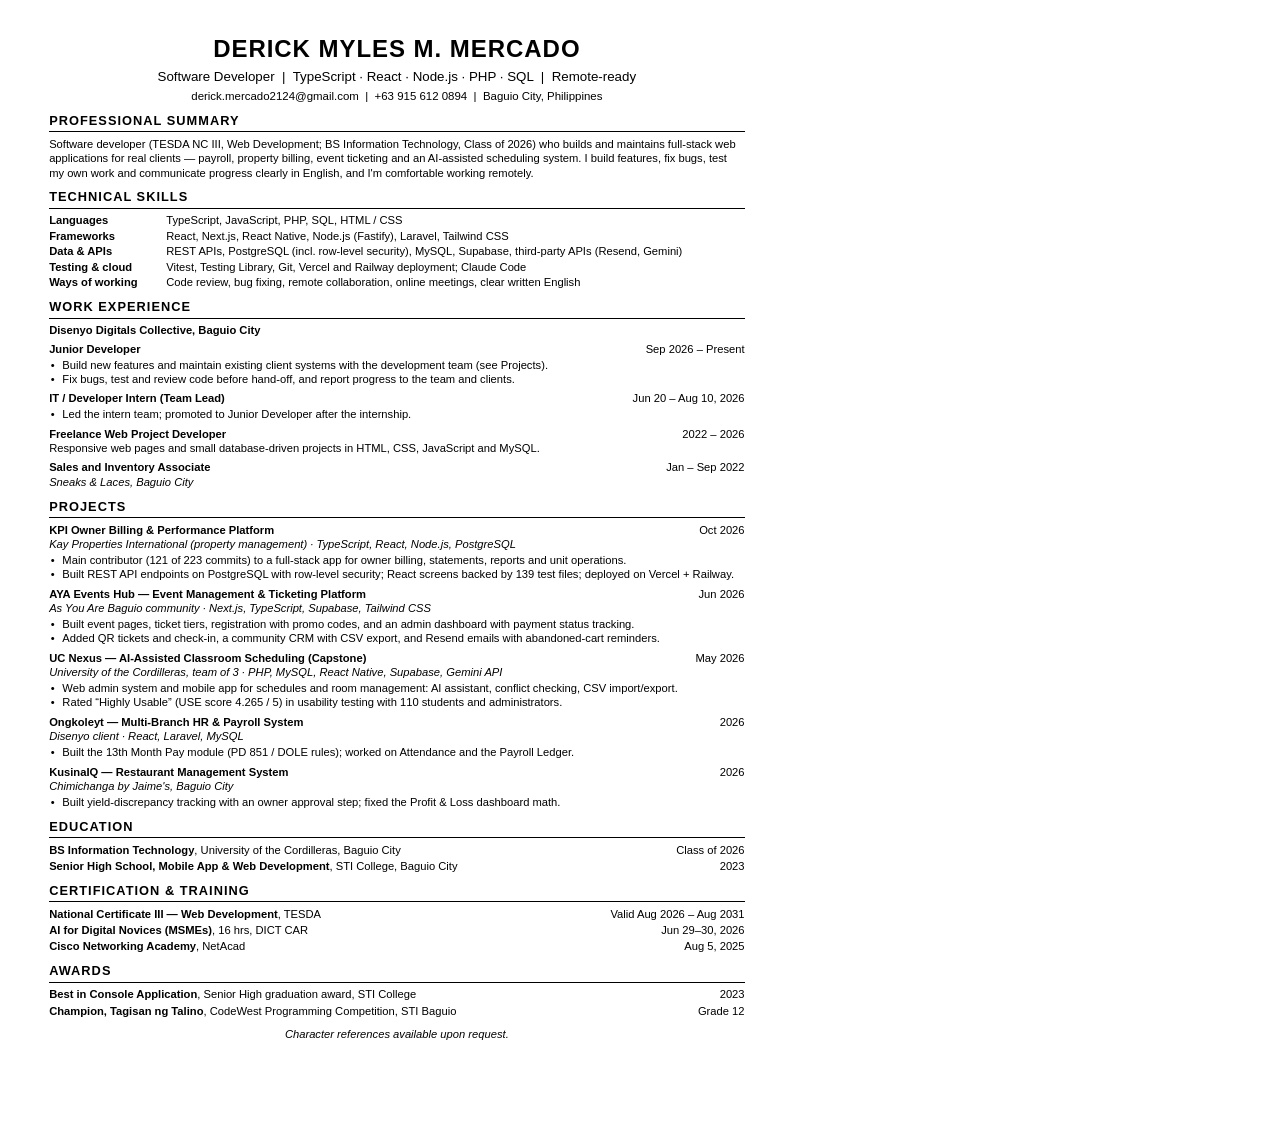
==== resume/resume-software-developer.html @ df2cfac9 "Simplify resume, add AYA Events Hub, UC Nexus and KPI projects - Plain black-and-white resume: no co" ====
<!DOCTYPE html>
<html lang="en">
<head>
<meta charset="utf-8">
<title>Derick Myles M. Mercado — Software Developer Resume</title>
<style>
  @page { size: A4; margin: 0; }
  * { box-sizing: border-box; }
  html, body { margin: 0; }
  body {
    font-family: Arial, Helvetica, sans-serif;
    color: #000; background: #fff;
    font-size: 8.4pt; line-height: 1.28;
  }
  .page { width: 210mm; min-height: 297mm; padding: 9mm 13mm 6mm; }
  p, ul, h1, h2 { margin: 0; }
  ul { padding: 0; list-style: none; }

  /* header */
  .head { text-align: center; }
  .name { font-size: 18pt; font-weight: 700; letter-spacing: .04em; }
  .role { font-size: 10pt; margin-top: .8mm; }
  .contact { margin-top: 1mm; font-size: 8.6pt; }

  /* sections */
  .sec { margin-top: 2.5mm; }
  .sec > h2 {
    font-size: 9.6pt; font-weight: 700; letter-spacing: .08em;
    border-bottom: 1px solid #000; padding-bottom: .6mm; margin-bottom: 1.2mm;
  }

  /* entries */
  .item + .item { margin-top: 1.4mm; }
  .item__top { display: flex; justify-content: space-between; gap: 4mm; align-items: baseline; }
  .item__title { font-weight: 700; }
  .item__date { white-space: nowrap; }
  .item__org { font-style: italic; }
  .item ul { margin-top: .4mm; }
  .item li { position: relative; padding-left: 3.5mm; }
  .item li::before { content: '•'; position: absolute; left: .4mm; }
  .company__name { font-weight: 700; }
  .company .role-item { margin-top: 1.2mm; }

  /* one-line rows */
  .rows li { display: flex; justify-content: space-between; gap: 4mm; align-items: baseline; }
  .rows li + li { margin-top: .5mm; }

  /* skills */
  .skills { display: grid; grid-template-columns: 28mm 1fr; gap: .3mm 3mm; margin: 0; }
  .skills dt { font-weight: 700; }
  .skills dd { margin: 0; }

  .foot { margin-top: 2.4mm; text-align: center; font-style: italic; }
</style>
</head>
<body>
<div class="page">

  <header class="head">
    <h1 class="name">DERICK MYLES M. MERCADO</h1>
    <p class="role">Software Developer &nbsp;|&nbsp; TypeScript · React · Node.js · PHP · SQL &nbsp;|&nbsp; Remote-ready</p>
    <p class="contact">derick.mercado2124@gmail.com &nbsp;|&nbsp; +63 915 612 0894 &nbsp;|&nbsp; Baguio City, Philippines</p>
  </header>

  <section class="sec">
    <h2>PROFESSIONAL SUMMARY</h2>
    <p>
      Software developer (TESDA NC III, Web Development; BS Information Technology, Class of 2026) who builds and maintains full-stack
      web applications for real clients — payroll, property billing, event ticketing and an AI-assisted scheduling system. I build features,
      fix bugs, test my own work and communicate progress clearly in English, and I'm comfortable working remotely.
    </p>
  </section>

  <section class="sec">
    <h2>TECHNICAL SKILLS</h2>
    <dl class="skills">
      <dt>Languages</dt><dd>TypeScript, JavaScript, PHP, SQL, HTML / CSS</dd>
      <dt>Frameworks</dt><dd>React, Next.js, React Native, Node.js (Fastify), Laravel, Tailwind CSS</dd>
      <dt>Data &amp; APIs</dt><dd>REST APIs, PostgreSQL (incl. row-level security), MySQL, Supabase, third-party APIs (Resend, Gemini)</dd>
      <dt>Testing &amp; cloud</dt><dd>Vitest, Testing Library, Git, Vercel and Railway deployment; Claude Code</dd>
      <dt>Ways of working</dt><dd>Code review, bug fixing, remote collaboration, online meetings, clear written English</dd>
    </dl>
  </section>

  <section class="sec">
    <h2>WORK EXPERIENCE</h2>

    <div class="item company">
      <p class="company__name">Disenyo Digitals Collective, Baguio City</p>
      <div class="role-item">
        <div class="item__top">
          <p class="item__title">Junior Developer</p>
          <p class="item__date">Sep 2026 – Present</p>
        </div>
        <ul>
          <li>Build new features and maintain existing client systems with the development team (see Projects).</li>
          <li>Fix bugs, test and review code before hand-off, and report progress to the team and clients.</li>
        </ul>
      </div>
      <div class="role-item">
        <div class="item__top">
          <p class="item__title">IT / Developer Intern (Team Lead)</p>
          <p class="item__date">Jun 20 – Aug 10, 2026</p>
        </div>
        <ul>
          <li>Led the intern team; promoted to Junior Developer after the internship.</li>
        </ul>
      </div>
    </div>

    <div class="item">
      <div class="item__top">
        <p class="item__title">Freelance Web Project Developer</p>
        <p class="item__date">2022 – 2026</p>
      </div>
      <p>Responsive web pages and small database-driven projects in HTML, CSS, JavaScript and MySQL.</p>
    </div>

    <div class="item">
      <div class="item__top">
        <p class="item__title">Sales and Inventory Associate</p>
        <p class="item__date">Jan – Sep 2022</p>
      </div>
      <p class="item__org">Sneaks &amp; Laces, Baguio City</p>
    </div>
  </section>

  <section class="sec">
    <h2>PROJECTS</h2>

    <div class="item">
      <div class="item__top">
        <p class="item__title">KPI Owner Billing &amp; Performance Platform</p>
        <p class="item__date">Oct 2026</p>
      </div>
      <p class="item__org">Kay Properties International (property management) · TypeScript, React, Node.js, PostgreSQL</p>
      <ul>
        <li>Main contributor (121 of 223 commits) to a full-stack app for owner billing, statements, reports and unit operations.</li>
        <li>Built REST API endpoints on PostgreSQL with row-level security; React screens backed by 139 test files; deployed on Vercel + Railway.</li>
      </ul>
    </div>

    <div class="item">
      <div class="item__top">
        <p class="item__title">AYA Events Hub — Event Management &amp; Ticketing Platform</p>
        <p class="item__date">Jun 2026</p>
      </div>
      <p class="item__org">As You Are Baguio community · Next.js, TypeScript, Supabase, Tailwind CSS</p>
      <ul>
        <li>Built event pages, ticket tiers, registration with promo codes, and an admin dashboard with payment status tracking.</li>
        <li>Added QR tickets and check-in, a community CRM with CSV export, and Resend emails with abandoned-cart reminders.</li>
      </ul>
    </div>

    <div class="item">
      <div class="item__top">
        <p class="item__title">UC Nexus — AI-Assisted Classroom Scheduling (Capstone)</p>
        <p class="item__date">May 2026</p>
      </div>
      <p class="item__org">University of the Cordilleras, team of 3 · PHP, MySQL, React Native, Supabase, Gemini API</p>
      <ul>
        <li>Web admin system and mobile app for schedules and room management: AI assistant, conflict checking, CSV import/export.</li>
        <li>Rated “Highly Usable” (USE score 4.265 / 5) in usability testing with 110 students and administrators.</li>
      </ul>
    </div>

    <div class="item">
      <div class="item__top">
        <p class="item__title">Ongkoleyt — Multi-Branch HR &amp; Payroll System</p>
        <p class="item__date">2026</p>
      </div>
      <p class="item__org">Disenyo client · React, Laravel, MySQL</p>
      <ul>
        <li>Built the 13th Month Pay module (PD 851 / DOLE rules); worked on Attendance and the Payroll Ledger.</li>
      </ul>
    </div>

    <div class="item">
      <div class="item__top">
        <p class="item__title">KusinaIQ — Restaurant Management System</p>
        <p class="item__date">2026</p>
      </div>
      <p class="item__org">Chimichanga by Jaime's, Baguio City</p>
      <ul>
        <li>Built yield-discrepancy tracking with an owner approval step; fixed the Profit &amp; Loss dashboard math.</li>
      </ul>
    </div>
  </section>

  <section class="sec">
    <h2>EDUCATION</h2>
    <ul class="rows">
      <li><span><b>BS Information Technology</b>, University of the Cordilleras, Baguio City</span><span>Class of 2026</span></li>
      <li><span><b>Senior High School, Mobile App &amp; Web Development</b>, STI College, Baguio City</span><span>2023</span></li>
    </ul>
  </section>

  <section class="sec">
    <h2>CERTIFICATION &amp; TRAINING</h2>
    <ul class="rows">
      <li><span><b>National Certificate III — Web Development</b>, TESDA</span><span>Valid Aug 2026 – Aug 2031</span></li>
      <li><span><b>AI for Digital Novices (MSMEs)</b>, 16 hrs, DICT CAR</span><span>Jun 29–30, 2026</span></li>
      <li><span><b>Cisco Networking Academy</b>, NetAcad</span><span>Aug 5, 2025</span></li>
    </ul>
  </section>

  <section class="sec">
    <h2>AWARDS</h2>
    <ul class="rows">
      <li><span><b>Best in Console Application</b>, Senior High graduation award, STI College</span><span>2023</span></li>
      <li><span><b>Champion, Tagisan ng Talino</b>, CodeWest Programming Competition, STI Baguio</span><span>Grade 12</span></li>
    </ul>
  </section>

  <p class="foot">Character references available upon request.</p>

</div>
</body>
</html>
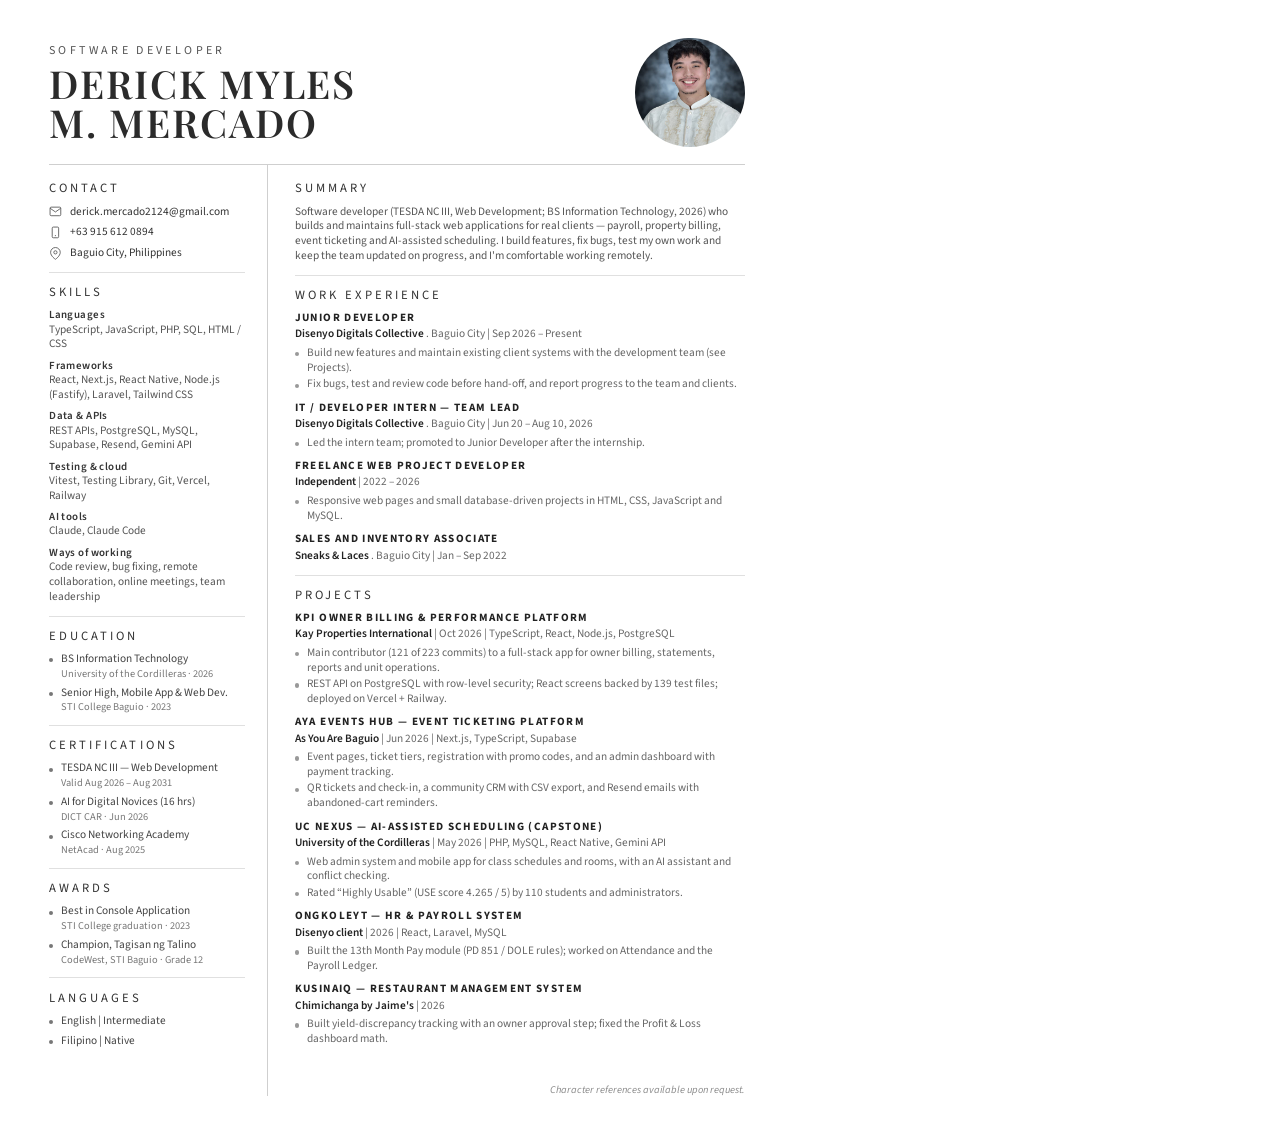
==== commit 2efa8a93: "Sync portfolio with resume and remove payroll demo Add KPI Owner Billing, AYA Events Hub and UC Nexu" ====
--- a/resume/resume-software-developer.html
+++ b/resume/resume-software-developer.html
@@ -3,216 +3,210 @@
 <head>
 <meta charset="utf-8">
 <title>Derick Myles M. Mercado — Software Developer Resume</title>
+<link rel="preconnect" href="https://fonts.googleapis.com"><link rel="preconnect" href="https://fonts.gstatic.com" crossorigin>
+<link href="https://fonts.googleapis.com/css2?family=Playfair+Display:wght@500;600&family=Source+Sans+3:wght@400;600;700&display=swap" rel="stylesheet">
 <style>
   @page { size: A4; margin: 0; }
   * { box-sizing: border-box; }
   html, body { margin: 0; }
   body {
-    font-family: Arial, Helvetica, sans-serif;
-    color: #000; background: #fff;
-    font-size: 8.4pt; line-height: 1.28;
+    font-family: 'Source Sans 3', Arial, sans-serif;
+    color: #222; background: #fff;
+    font-size: 8.5pt; line-height: 1.3;
   }
-  .page { width: 210mm; min-height: 297mm; padding: 9mm 13mm 6mm; }
-  p, ul, h1, h2 { margin: 0; }
+  .page { width: 210mm; min-height: 297mm; padding: 10mm 13mm 7mm; display: flex; flex-direction: column; }
+  p, ul, h1, h2, h3 { margin: 0; }
   ul { padding: 0; list-style: none; }
 
   /* header */
-  .head { text-align: center; }
-  .name { font-size: 18pt; font-weight: 700; letter-spacing: .04em; }
-  .role { font-size: 10pt; margin-top: .8mm; }
-  .contact { margin-top: 1mm; font-size: 8.6pt; }
-
-  /* sections */
-  .sec { margin-top: 2.5mm; }
-  .sec > h2 {
-    font-size: 9.6pt; font-weight: 700; letter-spacing: .08em;
-    border-bottom: 1px solid #000; padding-bottom: .6mm; margin-bottom: 1.2mm;
+  .head { display: flex; justify-content: space-between; align-items: center; padding-bottom: 4.5mm; border-bottom: .6px solid #cfcfcf; }
+  .label { font-size: 9pt; letter-spacing: .28em; color: #555; text-transform: uppercase; }
+  .name {
+    font-family: 'Playfair Display', Georgia, serif; font-weight: 600;
+    font-size: 29pt; line-height: 1.02; letter-spacing: .05em; color: #2b2b2b; margin-top: 1.5mm;
   }
-
-  /* entries */
-  .item + .item { margin-top: 1.4mm; }
-  .item__top { display: flex; justify-content: space-between; gap: 4mm; align-items: baseline; }
-  .item__title { font-weight: 700; }
-  .item__date { white-space: nowrap; }
-  .item__org { font-style: italic; }
-  .item ul { margin-top: .4mm; }
-  .item li { position: relative; padding-left: 3.5mm; }
-  .item li::before { content: '•'; position: absolute; left: .4mm; }
-  .company__name { font-weight: 700; }
-  .company .role-item { margin-top: 1.2mm; }
-
-  /* one-line rows */
-  .rows li { display: flex; justify-content: space-between; gap: 4mm; align-items: baseline; }
-  .rows li + li { margin-top: .5mm; }
-
-  /* skills */
-  .skills { display: grid; grid-template-columns: 28mm 1fr; gap: .3mm 3mm; margin: 0; }
-  .skills dt { font-weight: 700; }
-  .skills dd { margin: 0; }
-
-  .foot { margin-top: 2.4mm; text-align: center; font-style: italic; }
+  .photo { width: 29mm; height: 29mm; border-radius: 50%; object-fit: cover; flex: none; }
+
+  /* body columns */
+  .cols { display: grid; grid-template-columns: 58mm 1fr; flex: 1; }
+  .side { padding: 4mm 6mm 0 0; border-right: .6px solid #cfcfcf; }
+  .main { padding: 4mm 0 0 7mm; display: flex; flex-direction: column; }
+
+  h2 {
+    font-size: 9.5pt; font-weight: 400; letter-spacing: .24em; color: #333; text-transform: uppercase;
+    margin-bottom: 2mm;
+  }
+  .block + .block { margin-top: 3mm; padding-top: 3mm; border-top: .6px solid #e0e0e0; }
+
+  /* sidebar */
+  .contact li { display: flex; align-items: center; gap: 2.2mm; margin-bottom: 1.6mm; color: #333; }
+  .contact svg { width: 3.4mm; height: 3.4mm; flex: none; color: #555; }
+  .skill-group + .skill-group { margin-top: 1.8mm; }
+  .skill-group b { display: block; font-weight: 600; color: #333; font-size: 8.2pt; letter-spacing: .04em; }
+  .skill-group p { color: #555; }
+  .list li { position: relative; padding-left: 3.2mm; color: #444; }
+  .list li + li { margin-top: 1.4mm; }
+  .list li::before { content: ''; position: absolute; left: 0; top: .55em; width: 1.1mm; height: 1.1mm; border-radius: 50%; background: #777; }
+  .list small { display: block; color: #777; font-size: 7.8pt; }
+
+  /* main */
+  .summary { color: #555; }
+  .job + .job { margin-top: 2.3mm; }
+  .job h3 { font-size: 8.4pt; font-weight: 700; letter-spacing: .12em; text-transform: uppercase; color: #222; }
+  .job .meta { margin-top: .5mm; color: #666; }
+  .job .meta b { color: #222; font-weight: 600; }
+  .job ul { margin-top: 1mm; }
+  .job li { position: relative; padding-left: 3.2mm; color: #666; }
+  .job li + li { margin-top: .5mm; }
+  .job li::before { content: ''; position: absolute; left: 0; top: .55em; width: 1.1mm; height: 1.1mm; border-radius: 50%; background: #999; }
+  .foot { margin-top: auto; padding-top: 2mm; color: #888; font-size: 7.8pt; text-align: right; font-style: italic; }
 </style>
 </head>
 <body>
 <div class="page">
 
   <header class="head">
-    <h1 class="name">DERICK MYLES M. MERCADO</h1>
-    <p class="role">Software Developer &nbsp;|&nbsp; TypeScript · React · Node.js · PHP · SQL &nbsp;|&nbsp; Remote-ready</p>
-    <p class="contact">derick.mercado2124@gmail.com &nbsp;|&nbsp; +63 915 612 0894 &nbsp;|&nbsp; Baguio City, Philippines</p>
+    <div>
+      <p class="label">Software Developer</p>
+      <h1 class="name">DERICK MYLES<br>M. MERCADO</h1>
+    </div>
+    <img class="photo" src="../assets/profile-800.jpg" alt="">
   </header>
 
-  <section class="sec">
-    <h2>PROFESSIONAL SUMMARY</h2>
-    <p>
-      Software developer (TESDA NC III, Web Development; BS Information Technology, Class of 2026) who builds and maintains full-stack
-      web applications for real clients — payroll, property billing, event ticketing and an AI-assisted scheduling system. I build features,
-      fix bugs, test my own work and communicate progress clearly in English, and I'm comfortable working remotely.
-    </p>
-  </section>
-
-  <section class="sec">
-    <h2>TECHNICAL SKILLS</h2>
-    <dl class="skills">
-      <dt>Languages</dt><dd>TypeScript, JavaScript, PHP, SQL, HTML / CSS</dd>
-      <dt>Frameworks</dt><dd>React, Next.js, React Native, Node.js (Fastify), Laravel, Tailwind CSS</dd>
-      <dt>Data &amp; APIs</dt><dd>REST APIs, PostgreSQL (incl. row-level security), MySQL, Supabase, third-party APIs (Resend, Gemini)</dd>
-      <dt>Testing &amp; cloud</dt><dd>Vitest, Testing Library, Git, Vercel and Railway deployment; Claude Code</dd>
-      <dt>Ways of working</dt><dd>Code review, bug fixing, remote collaboration, online meetings, clear written English</dd>
-    </dl>
-  </section>
-
-  <section class="sec">
-    <h2>WORK EXPERIENCE</h2>
-
-    <div class="item company">
-      <p class="company__name">Disenyo Digitals Collective, Baguio City</p>
-      <div class="role-item">
-        <div class="item__top">
-          <p class="item__title">Junior Developer</p>
-          <p class="item__date">Sep 2026 – Present</p>
-        </div>
-        <ul>
-          <li>Build new features and maintain existing client systems with the development team (see Projects).</li>
-          <li>Fix bugs, test and review code before hand-off, and report progress to the team and clients.</li>
-        </ul>
-      </div>
-      <div class="role-item">
-        <div class="item__top">
-          <p class="item__title">IT / Developer Intern (Team Lead)</p>
-          <p class="item__date">Jun 20 – Aug 10, 2026</p>
-        </div>
-        <ul>
-          <li>Led the intern team; promoted to Junior Developer after the internship.</li>
-        </ul>
-      </div>
-    </div>
-
-    <div class="item">
-      <div class="item__top">
-        <p class="item__title">Freelance Web Project Developer</p>
-        <p class="item__date">2022 – 2026</p>
-      </div>
-      <p>Responsive web pages and small database-driven projects in HTML, CSS, JavaScript and MySQL.</p>
-    </div>
-
-    <div class="item">
-      <div class="item__top">
-        <p class="item__title">Sales and Inventory Associate</p>
-        <p class="item__date">Jan – Sep 2022</p>
-      </div>
-      <p class="item__org">Sneaks &amp; Laces, Baguio City</p>
-    </div>
-  </section>
-
-  <section class="sec">
-    <h2>PROJECTS</h2>
-
-    <div class="item">
-      <div class="item__top">
-        <p class="item__title">KPI Owner Billing &amp; Performance Platform</p>
-        <p class="item__date">Oct 2026</p>
-      </div>
-      <p class="item__org">Kay Properties International (property management) · TypeScript, React, Node.js, PostgreSQL</p>
-      <ul>
-        <li>Main contributor (121 of 223 commits) to a full-stack app for owner billing, statements, reports and unit operations.</li>
-        <li>Built REST API endpoints on PostgreSQL with row-level security; React screens backed by 139 test files; deployed on Vercel + Railway.</li>
-      </ul>
-    </div>
-
-    <div class="item">
-      <div class="item__top">
-        <p class="item__title">AYA Events Hub — Event Management &amp; Ticketing Platform</p>
-        <p class="item__date">Jun 2026</p>
-      </div>
-      <p class="item__org">As You Are Baguio community · Next.js, TypeScript, Supabase, Tailwind CSS</p>
-      <ul>
-        <li>Built event pages, ticket tiers, registration with promo codes, and an admin dashboard with payment status tracking.</li>
-        <li>Added QR tickets and check-in, a community CRM with CSV export, and Resend emails with abandoned-cart reminders.</li>
-      </ul>
-    </div>
-
-    <div class="item">
-      <div class="item__top">
-        <p class="item__title">UC Nexus — AI-Assisted Classroom Scheduling (Capstone)</p>
-        <p class="item__date">May 2026</p>
-      </div>
-      <p class="item__org">University of the Cordilleras, team of 3 · PHP, MySQL, React Native, Supabase, Gemini API</p>
-      <ul>
-        <li>Web admin system and mobile app for schedules and room management: AI assistant, conflict checking, CSV import/export.</li>
-        <li>Rated “Highly Usable” (USE score 4.265 / 5) in usability testing with 110 students and administrators.</li>
-      </ul>
-    </div>
-
-    <div class="item">
-      <div class="item__top">
-        <p class="item__title">Ongkoleyt — Multi-Branch HR &amp; Payroll System</p>
-        <p class="item__date">2026</p>
-      </div>
-      <p class="item__org">Disenyo client · React, Laravel, MySQL</p>
-      <ul>
-        <li>Built the 13th Month Pay module (PD 851 / DOLE rules); worked on Attendance and the Payroll Ledger.</li>
-      </ul>
-    </div>
-
-    <div class="item">
-      <div class="item__top">
-        <p class="item__title">KusinaIQ — Restaurant Management System</p>
-        <p class="item__date">2026</p>
-      </div>
-      <p class="item__org">Chimichanga by Jaime's, Baguio City</p>
-      <ul>
-        <li>Built yield-discrepancy tracking with an owner approval step; fixed the Profit &amp; Loss dashboard math.</li>
-      </ul>
-    </div>
-  </section>
-
-  <section class="sec">
-    <h2>EDUCATION</h2>
-    <ul class="rows">
-      <li><span><b>BS Information Technology</b>, University of the Cordilleras, Baguio City</span><span>Class of 2026</span></li>
-      <li><span><b>Senior High School, Mobile App &amp; Web Development</b>, STI College, Baguio City</span><span>2023</span></li>
-    </ul>
-  </section>
-
-  <section class="sec">
-    <h2>CERTIFICATION &amp; TRAINING</h2>
-    <ul class="rows">
-      <li><span><b>National Certificate III — Web Development</b>, TESDA</span><span>Valid Aug 2026 – Aug 2031</span></li>
-      <li><span><b>AI for Digital Novices (MSMEs)</b>, 16 hrs, DICT CAR</span><span>Jun 29–30, 2026</span></li>
-      <li><span><b>Cisco Networking Academy</b>, NetAcad</span><span>Aug 5, 2025</span></li>
-    </ul>
-  </section>
-
-  <section class="sec">
-    <h2>AWARDS</h2>
-    <ul class="rows">
-      <li><span><b>Best in Console Application</b>, Senior High graduation award, STI College</span><span>2023</span></li>
-      <li><span><b>Champion, Tagisan ng Talino</b>, CodeWest Programming Competition, STI Baguio</span><span>Grade 12</span></li>
-    </ul>
-  </section>
-
-  <p class="foot">Character references available upon request.</p>
+  <div class="cols">
+    <aside class="side">
+
+      <section class="block">
+        <h2>Contact</h2>
+        <ul class="contact">
+          <li><svg viewBox="0 0 24 24" fill="none" stroke="currentColor" stroke-width="1.6"><path d="M22 6l-10 7L2 6"/><rect x="2" y="4" width="20" height="16" rx="2"/></svg>derick.mercado2124@gmail.com</li>
+          <li><svg viewBox="0 0 24 24" fill="none" stroke="currentColor" stroke-width="1.6"><rect x="6" y="2" width="12" height="20" rx="2"/><path d="M11 18h2"/></svg>+63 915 612 0894</li>
+          <li><svg viewBox="0 0 24 24" fill="none" stroke="currentColor" stroke-width="1.6"><path d="M21 10c0 7-9 13-9 13S3 17 3 10a9 9 0 0 1 18 0z"/><circle cx="12" cy="10" r="3"/></svg>Baguio City, Philippines</li>
+        </ul>
+      </section>
+
+      <section class="block">
+        <h2>Skills</h2>
+        <div class="skill-group"><b>Languages</b><p>TypeScript, JavaScript, PHP, SQL, HTML / CSS</p></div>
+        <div class="skill-group"><b>Frameworks</b><p>React, Next.js, React Native, Node.js (Fastify), Laravel, Tailwind CSS</p></div><div class="skill-group"><b>Data &amp; APIs</b><p>REST APIs, PostgreSQL, MySQL, Supabase, Resend, Gemini API</p></div>
+        <div class="skill-group"><b>Testing &amp; cloud</b><p>Vitest, Testing Library, Git, Vercel, Railway</p></div>
+        <div class="skill-group"><b>AI tools</b><p>Claude, Claude Code</p></div>
+        <div class="skill-group"><b>Ways of working</b><p>Code review, bug fixing, remote collaboration, online meetings, team leadership</p></div>
+      </section>
+
+      <section class="block">
+        <h2>Education</h2>
+        <ul class="list">
+          <li>BS Information Technology<small>University of the Cordilleras · 2026</small></li>
+          <li>Senior High, Mobile App &amp; Web Dev.<small>STI College Baguio · 2023</small></li>
+        </ul>
+      </section>
+
+      <section class="block">
+        <h2>Certifications</h2>
+        <ul class="list">
+          <li>TESDA NC III — Web Development<small>Valid Aug 2026 – Aug 2031</small></li>
+          <li>AI for Digital Novices (16 hrs)<small>DICT CAR · Jun 2026</small></li>
+          <li>Cisco Networking Academy<small>NetAcad · Aug 2025</small></li>
+        </ul>
+      </section>
+
+      <section class="block">
+        <h2>Awards</h2>
+        <ul class="list">
+          <li>Best in Console Application<small>STI College graduation · 2023</small></li>
+          <li>Champion, Tagisan ng Talino<small>CodeWest, STI Baguio · Grade 12</small></li>
+        </ul>
+      </section>
+
+      <section class="block">
+        <h2>Languages</h2>
+        <ul class="list">
+          <li>English | Intermediate</li>
+          <li>Filipino | Native</li>
+        </ul>
+      </section>
+
+    </aside>
+
+    <main class="main">
+
+      <section class="block">
+        <h2>Summary</h2>
+        <p class="summary">
+          Software developer (TESDA NC III, Web Development; BS Information Technology, 2026) who builds and maintains full-stack
+          web applications for real clients — payroll, property billing, event ticketing and AI-assisted scheduling. I build features,
+          fix bugs, test my own work and keep the team updated on progress, and I'm comfortable working remotely.
+        </p>
+      </section>
+
+      <section class="block">
+        <h2>Work Experience</h2>
+        <div class="job">
+          <h3>Junior Developer</h3>
+          <p class="meta"><b>Disenyo Digitals Collective</b> . Baguio City | Sep 2026 – Present</p>
+          <ul>
+            <li>Build new features and maintain existing client systems with the development team (see Projects).</li>
+            <li>Fix bugs, test and review code before hand-off, and report progress to the team and clients.</li>
+          </ul>
+        </div>
+        <div class="job">
+          <h3>IT / Developer Intern — Team Lead</h3>
+          <p class="meta"><b>Disenyo Digitals Collective</b> . Baguio City | Jun 20 – Aug 10, 2026</p>
+          <ul><li>Led the intern team; promoted to Junior Developer after the internship.</li></ul>
+        </div>
+        <div class="job">
+          <h3>Freelance Web Project Developer</h3>
+          <p class="meta"><b>Independent</b> | 2022 – 2026</p>
+          <ul><li>Responsive web pages and small database-driven projects in HTML, CSS, JavaScript and MySQL.</li></ul>
+        </div>
+        <div class="job">
+          <h3>Sales and Inventory Associate</h3>
+          <p class="meta"><b>Sneaks &amp; Laces</b> . Baguio City | Jan – Sep 2022</p>
+        </div>
+      </section>
+
+      <section class="block">
+        <h2>Projects</h2>
+        <div class="job">
+          <h3>KPI Owner Billing &amp; Performance Platform</h3>
+          <p class="meta"><b>Kay Properties International</b> | Oct 2026 | TypeScript, React, Node.js, PostgreSQL</p>
+          <ul>
+            <li>Main contributor (121 of 223 commits) to a full-stack app for owner billing, statements, reports and unit operations.</li>
+            <li>REST API on PostgreSQL with row-level security; React screens backed by 139 test files; deployed on Vercel + Railway.</li>
+          </ul>
+        </div>
+        <div class="job">
+          <h3>AYA Events Hub — Event Ticketing Platform</h3>
+          <p class="meta"><b>As You Are Baguio</b> | Jun 2026 | Next.js, TypeScript, Supabase</p>
+          <ul>
+            <li>Event pages, ticket tiers, registration with promo codes, and an admin dashboard with payment tracking.</li>
+            <li>QR tickets and check-in, a community CRM with CSV export, and Resend emails with abandoned-cart reminders.</li>
+          </ul>
+        </div>
+        <div class="job">
+          <h3>UC Nexus — AI-Assisted Scheduling (Capstone)</h3>
+          <p class="meta"><b>University of the Cordilleras</b> | May 2026 | PHP, MySQL, React Native, Gemini API</p>
+          <ul>
+            <li>Web admin system and mobile app for class schedules and rooms, with an AI assistant and conflict checking.</li>
+            <li>Rated “Highly Usable” (USE score 4.265 / 5) by 110 students and administrators.</li>
+          </ul>
+        </div>
+        <div class="job">
+          <h3>Ongkoleyt — HR &amp; Payroll System</h3>
+          <p class="meta"><b>Disenyo client</b> | 2026 | React, Laravel, MySQL</p>
+          <ul><li>Built the 13th Month Pay module (PD 851 / DOLE rules); worked on Attendance and the Payroll Ledger.</li></ul>
+        </div>
+        <div class="job">
+          <h3>KusinaIQ — Restaurant Management System</h3>
+          <p class="meta"><b>Chimichanga by Jaime's</b> | 2026</p>
+          <ul><li>Built yield-discrepancy tracking with an owner approval step; fixed the Profit &amp; Loss dashboard math.</li></ul>
+        </div>
+      </section>
+
+      <p class="foot">Character references available upon request.</p>
+    </main>
+  </div>
 
 </div>
 </body>
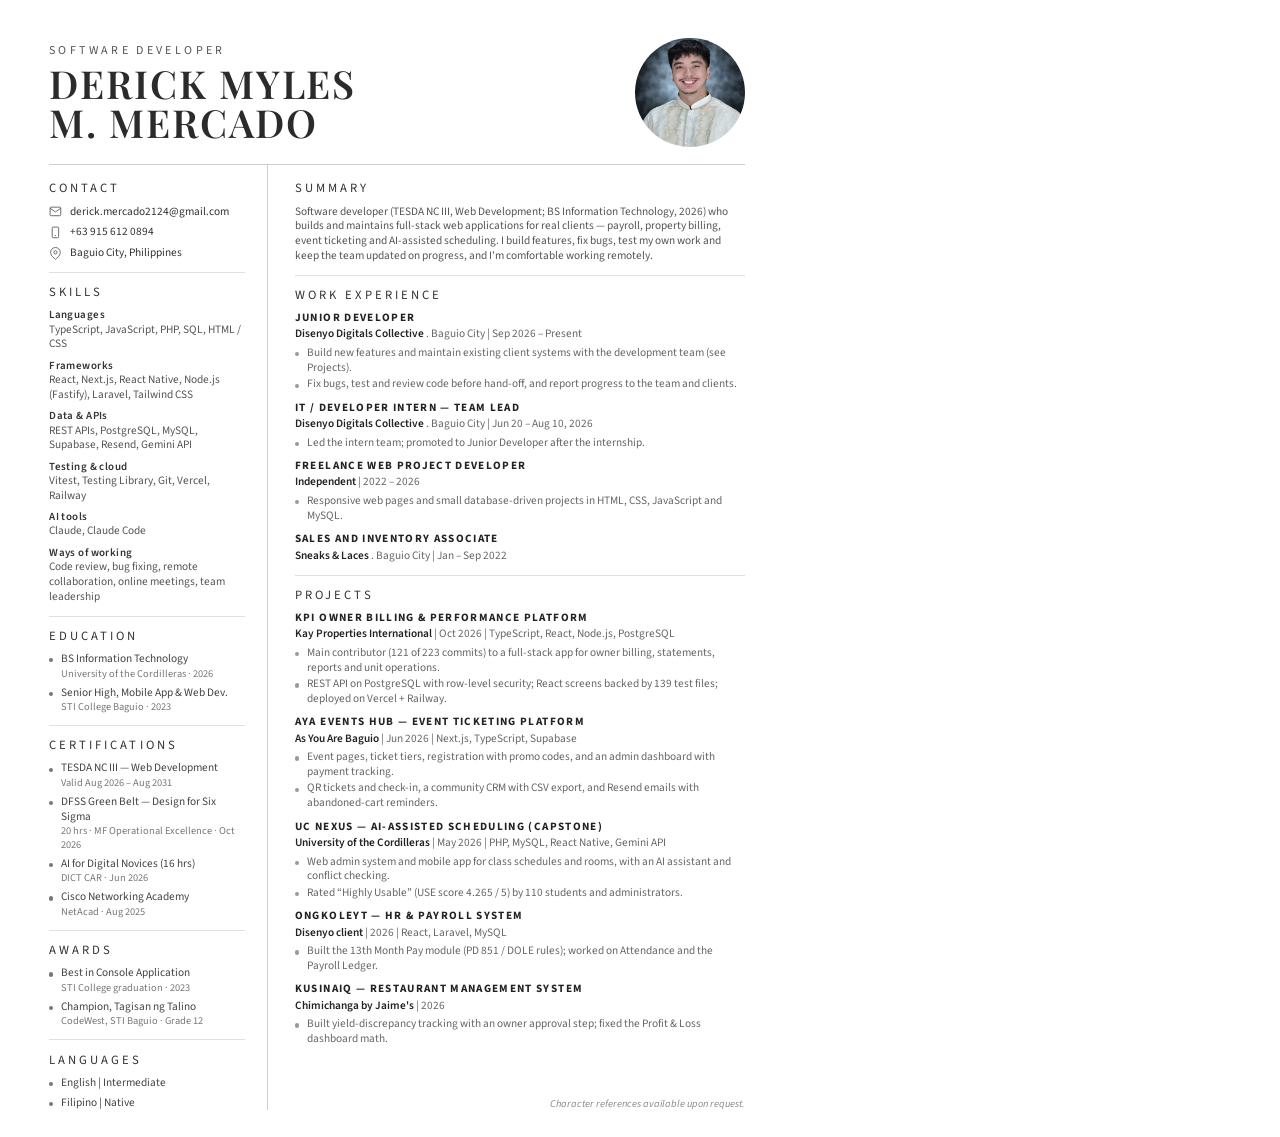
==== commit 1ad311b4: "Add DFSS Green Belt certification to portfolio and resumes Co-Authored-By: Claude Opus 5.5 <noreply@" ====
--- a/resume/resume-software-developer.html
+++ b/resume/resume-software-developer.html
@@ -106,6 +106,7 @@
         <h2>Certifications</h2>
         <ul class="list">
           <li>TESDA NC III — Web Development<small>Valid Aug 2026 – Aug 2031</small></li>
+          <li>DFSS Green Belt — Design for Six Sigma<small>20 hrs · MF Operational Excellence · Oct 2026</small></li>
           <li>AI for Digital Novices (16 hrs)<small>DICT CAR · Jun 2026</small></li>
           <li>Cisco Networking Academy<small>NetAcad · Aug 2025</small></li>
         </ul>
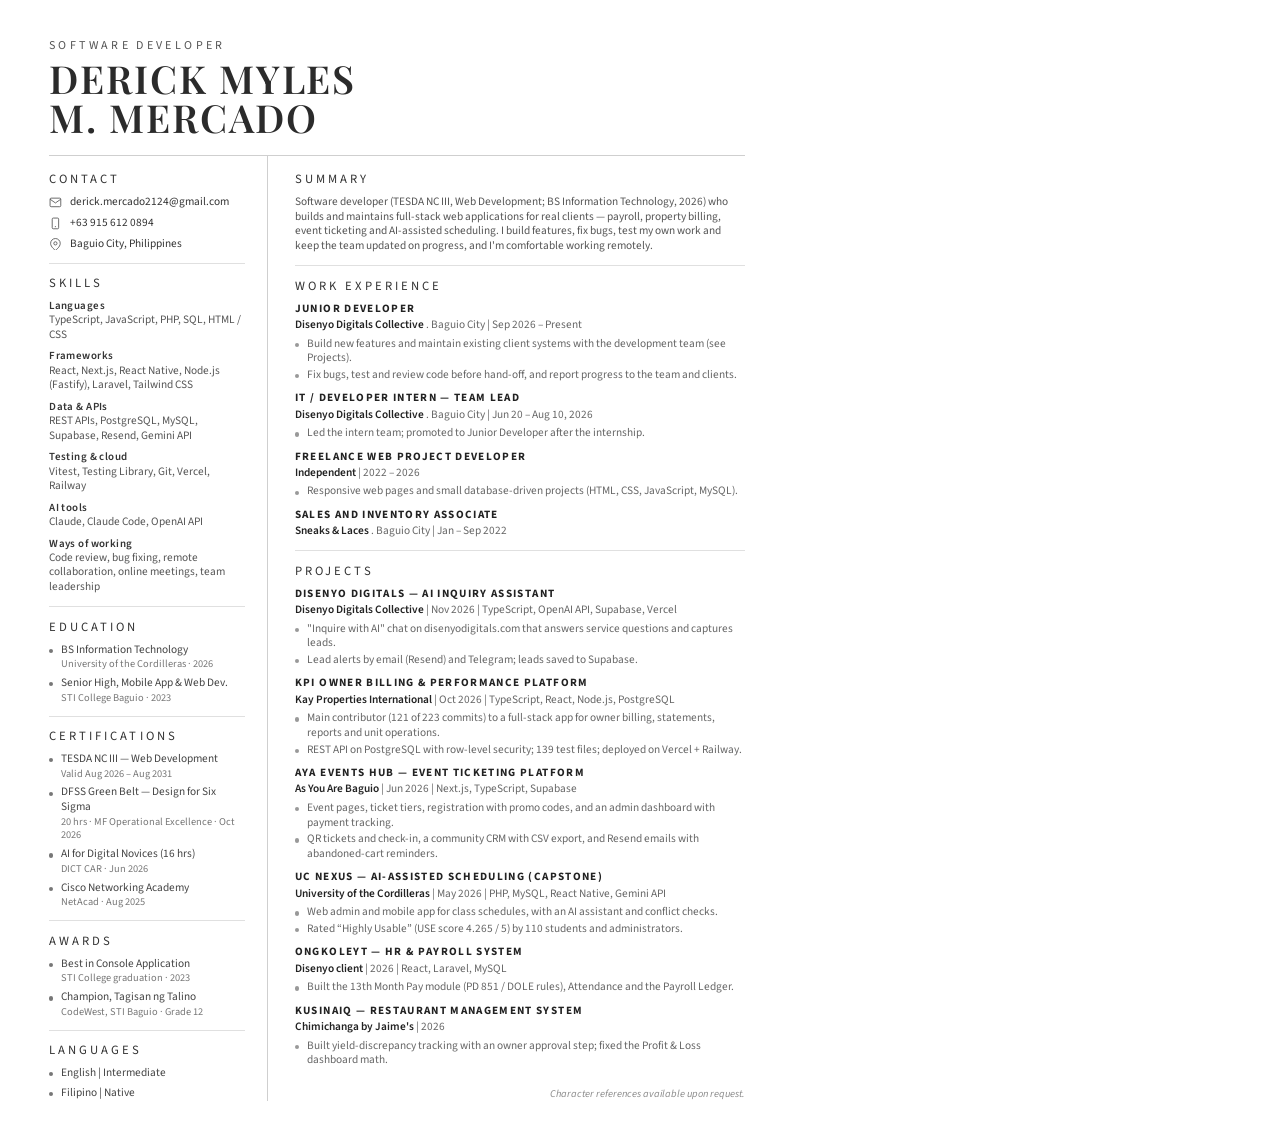
==== commit e41ad1ae: "Add Disenyo Digitals AI inquiry assistant project; drop photo from resumes - Portfolio: new Disenyo " ====
--- a/resume/resume-software-developer.html
+++ b/resume/resume-software-developer.html
@@ -25,7 +25,6 @@
     font-family: 'Playfair Display', Georgia, serif; font-weight: 600;
     font-size: 29pt; line-height: 1.02; letter-spacing: .05em; color: #2b2b2b; margin-top: 1.5mm;
   }
-  .photo { width: 29mm; height: 29mm; border-radius: 50%; object-fit: cover; flex: none; }
 
   /* body columns */
   .cols { display: grid; grid-template-columns: 58mm 1fr; flex: 1; }
@@ -70,7 +69,6 @@
       <p class="label">Software Developer</p>
       <h1 class="name">DERICK MYLES<br>M. MERCADO</h1>
     </div>
-    <img class="photo" src="../assets/profile-800.jpg" alt="">
   </header>
 
   <div class="cols">
@@ -90,7 +88,7 @@
         <div class="skill-group"><b>Languages</b><p>TypeScript, JavaScript, PHP, SQL, HTML / CSS</p></div>
         <div class="skill-group"><b>Frameworks</b><p>React, Next.js, React Native, Node.js (Fastify), Laravel, Tailwind CSS</p></div><div class="skill-group"><b>Data &amp; APIs</b><p>REST APIs, PostgreSQL, MySQL, Supabase, Resend, Gemini API</p></div>
         <div class="skill-group"><b>Testing &amp; cloud</b><p>Vitest, Testing Library, Git, Vercel, Railway</p></div>
-        <div class="skill-group"><b>AI tools</b><p>Claude, Claude Code</p></div>
+        <div class="skill-group"><b>AI tools</b><p>Claude, Claude Code, OpenAI API</p></div>
         <div class="skill-group"><b>Ways of working</b><p>Code review, bug fixing, remote collaboration, online meetings, team leadership</p></div>
       </section>
 
@@ -159,7 +157,7 @@
         <div class="job">
           <h3>Freelance Web Project Developer</h3>
           <p class="meta"><b>Independent</b> | 2022 – 2026</p>
-          <ul><li>Responsive web pages and small database-driven projects in HTML, CSS, JavaScript and MySQL.</li></ul>
+          <ul><li>Responsive web pages and small database-driven projects (HTML, CSS, JavaScript, MySQL).</li></ul>
         </div>
         <div class="job">
           <h3>Sales and Inventory Associate</h3>
@@ -170,11 +168,19 @@
       <section class="block">
         <h2>Projects</h2>
         <div class="job">
+          <h3>Disenyo Digitals — AI Inquiry Assistant</h3>
+          <p class="meta"><b>Disenyo Digitals Collective</b> | Nov 2026 | TypeScript, OpenAI API, Supabase, Vercel</p>
+          <ul>
+            <li>"Inquire with AI" chat on disenyodigitals.com that answers service questions and captures leads.</li>
+            <li>Lead alerts by email (Resend) and Telegram; leads saved to Supabase.</li>
+          </ul>
+        </div>
+        <div class="job">
           <h3>KPI Owner Billing &amp; Performance Platform</h3>
           <p class="meta"><b>Kay Properties International</b> | Oct 2026 | TypeScript, React, Node.js, PostgreSQL</p>
           <ul>
             <li>Main contributor (121 of 223 commits) to a full-stack app for owner billing, statements, reports and unit operations.</li>
-            <li>REST API on PostgreSQL with row-level security; React screens backed by 139 test files; deployed on Vercel + Railway.</li>
+            <li>REST API on PostgreSQL with row-level security; 139 test files; deployed on Vercel + Railway.</li>
           </ul>
         </div>
         <div class="job">
@@ -189,14 +195,14 @@
           <h3>UC Nexus — AI-Assisted Scheduling (Capstone)</h3>
           <p class="meta"><b>University of the Cordilleras</b> | May 2026 | PHP, MySQL, React Native, Gemini API</p>
           <ul>
-            <li>Web admin system and mobile app for class schedules and rooms, with an AI assistant and conflict checking.</li>
+            <li>Web admin and mobile app for class schedules, with an AI assistant and conflict checks.</li>
             <li>Rated “Highly Usable” (USE score 4.265 / 5) by 110 students and administrators.</li>
           </ul>
         </div>
         <div class="job">
           <h3>Ongkoleyt — HR &amp; Payroll System</h3>
           <p class="meta"><b>Disenyo client</b> | 2026 | React, Laravel, MySQL</p>
-          <ul><li>Built the 13th Month Pay module (PD 851 / DOLE rules); worked on Attendance and the Payroll Ledger.</li></ul>
+          <ul><li>Built the 13th Month Pay module (PD 851 / DOLE rules), Attendance and the Payroll Ledger.</li></ul>
         </div>
         <div class="job">
           <h3>KusinaIQ — Restaurant Management System</h3>
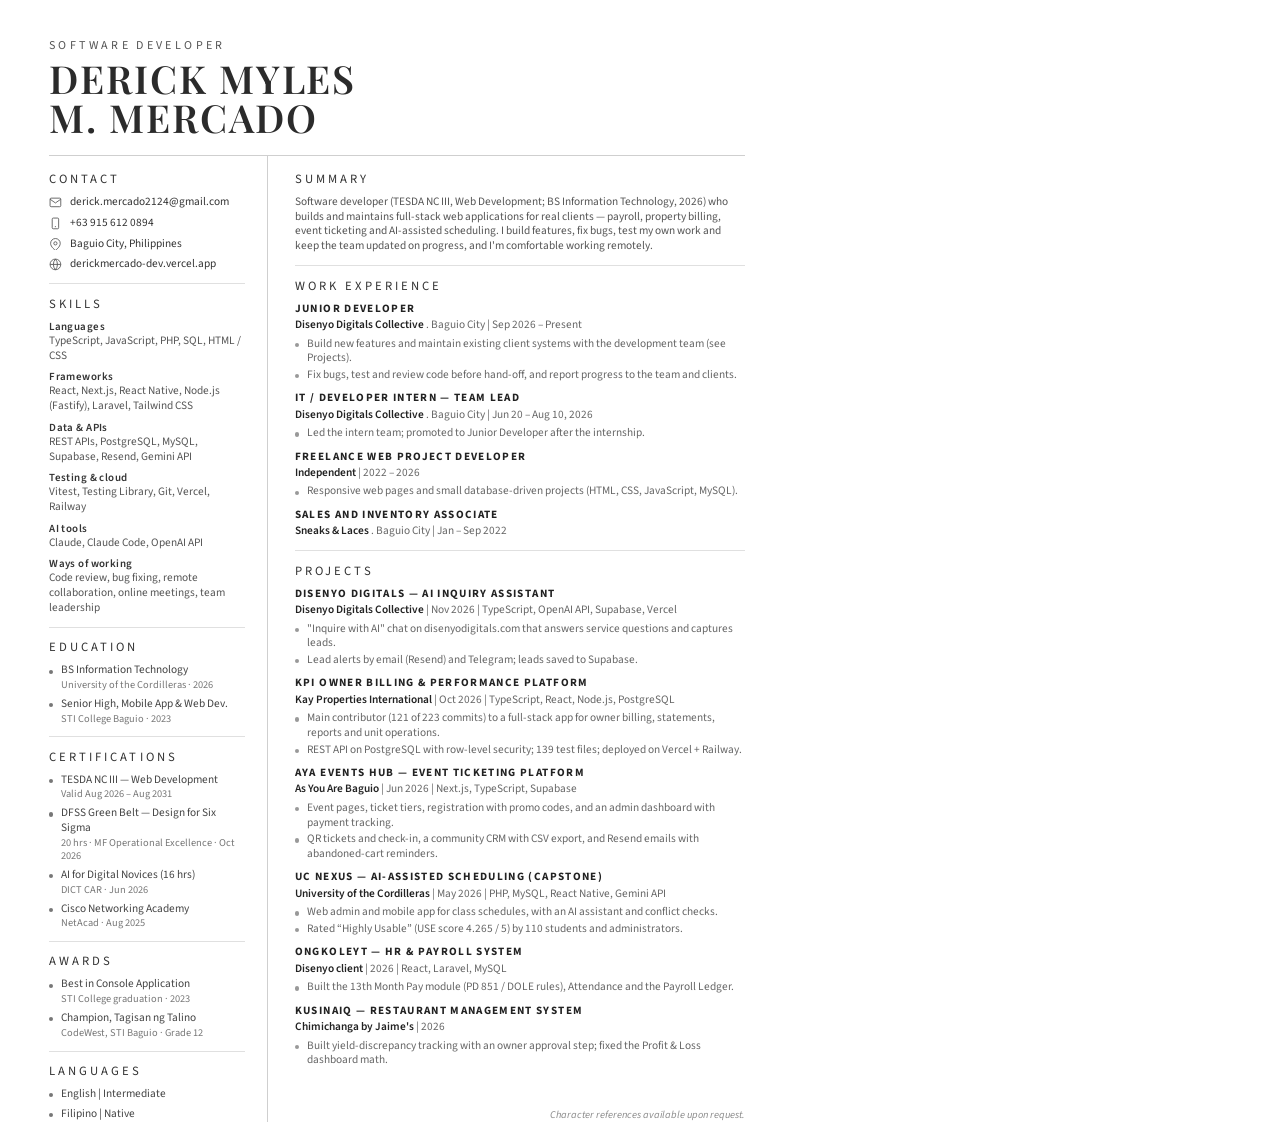
==== commit 82de2fec: "Warm charcoal and amber theme; portfolio link on the resumes - Palette moves from black + neon green" ====
--- a/resume/resume-software-developer.html
+++ b/resume/resume-software-developer.html
@@ -80,6 +80,7 @@
           <li><svg viewBox="0 0 24 24" fill="none" stroke="currentColor" stroke-width="1.6"><path d="M22 6l-10 7L2 6"/><rect x="2" y="4" width="20" height="16" rx="2"/></svg>derick.mercado2124@gmail.com</li>
           <li><svg viewBox="0 0 24 24" fill="none" stroke="currentColor" stroke-width="1.6"><rect x="6" y="2" width="12" height="20" rx="2"/><path d="M11 18h2"/></svg>+63 915 612 0894</li>
           <li><svg viewBox="0 0 24 24" fill="none" stroke="currentColor" stroke-width="1.6"><path d="M21 10c0 7-9 13-9 13S3 17 3 10a9 9 0 0 1 18 0z"/><circle cx="12" cy="10" r="3"/></svg>Baguio City, Philippines</li>
+          <li><svg viewBox="0 0 24 24" fill="none" stroke="currentColor" stroke-width="1.6"><circle cx="12" cy="12" r="10"/><path d="M2 12h20M12 2a15 15 0 0 1 0 20M12 2a15 15 0 0 0 0 20"/></svg><a href="https://derickmercado-dev.vercel.app" style="color:inherit;text-decoration:none">derickmercado-dev.vercel.app</a></li>
         </ul>
       </section>
 
